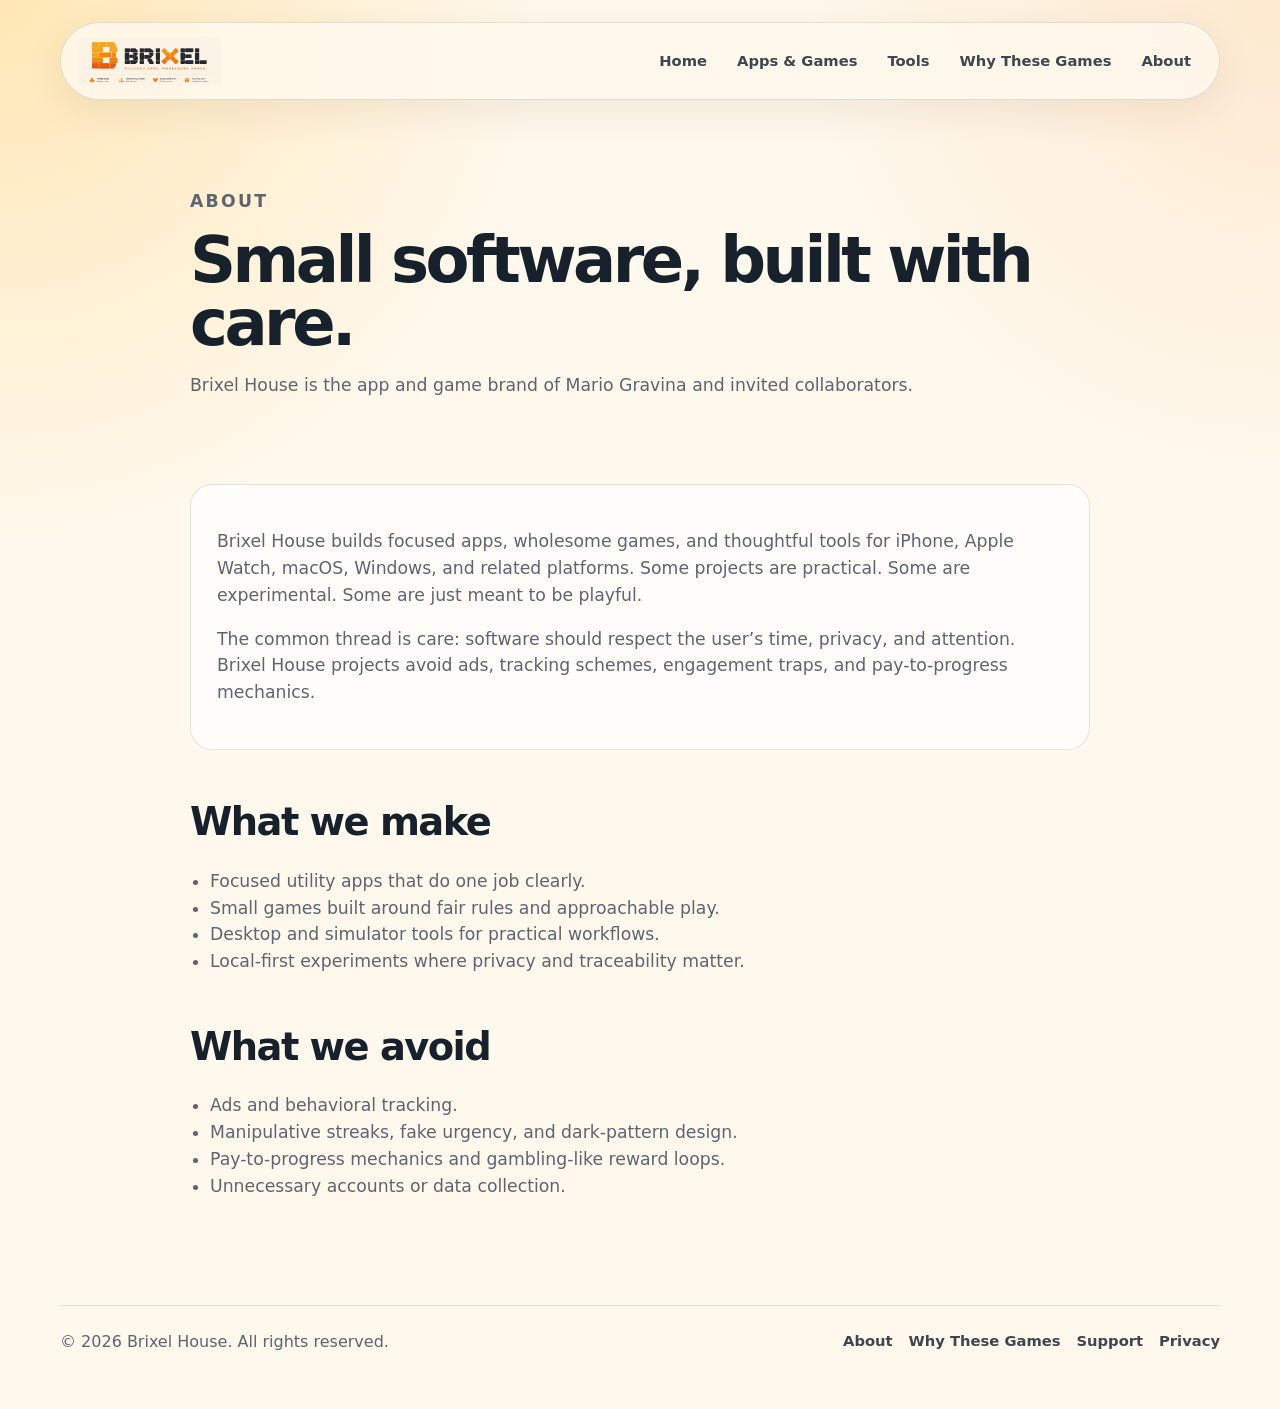
==== about.html @ 7b23228d "Add about.html with company information and values" ====
<!doctype html>
<html lang="en">
<head>
  <meta charset="utf-8">
  <meta name="viewport" content="width=device-width, initial-scale=1">
  <title>About | Brixel House</title>
  <meta name="description" content="About Brixel House, an independent app and game brand led by Mario Gravina.">
  <link rel="stylesheet" href="css/style.css">
</head>

<body>
  <header class="site-header">
    <a class="brand-link" href="index.html" aria-label="Brixel House home">
      <img src="assets/brixel-main-logo.png" alt="Brixel House" class="brand-mark">
    </a>

    <nav class="site-nav" aria-label="Main navigation">
      <a href="index.html">Home</a>
      <a href="index.html#apps">Apps & Games</a>
      <a href="index.html#tools">Tools</a>
      <a href="why-games-like-these.html">Why These Games</a>
      <a href="about.html">About</a>
    </nav>
  </header>

  <main class="page-main">
    <section class="page-hero">
      <p class="eyebrow">About</p>
      <h1>Small software, built with care.</h1>
      <p>
        Brixel House is the app and game brand of Mario Gravina and invited collaborators.
      </p>
    </section>

    <section class="page-content">
      <div class="page-card">
        <p>
          Brixel House builds focused apps, wholesome games, and thoughtful tools for iPhone,
          Apple Watch, macOS, Windows, and related platforms. Some projects are practical.
          Some are experimental. Some are just meant to be playful.
        </p>

        <p>
          The common thread is care: software should respect the user’s time, privacy,
          and attention. Brixel House projects avoid ads, tracking schemes, engagement traps,
          and pay-to-progress mechanics.
        </p>
      </div>

      <h2>What we make</h2>
      <ul>
        <li>Focused utility apps that do one job clearly.</li>
        <li>Small games built around fair rules and approachable play.</li>
        <li>Desktop and simulator tools for practical workflows.</li>
        <li>Local-first experiments where privacy and traceability matter.</li>
      </ul>

      <h2>What we avoid</h2>
      <ul>
        <li>Ads and behavioral tracking.</li>
        <li>Manipulative streaks, fake urgency, and dark-pattern design.</li>
        <li>Pay-to-progress mechanics and gambling-like reward loops.</li>
        <li>Unnecessary accounts or data collection.</li>
      </ul>
    </section>
  </main>

  <footer class="site-footer">
    <p>&copy; 2026 Brixel House. All rights reserved.</p>
    <nav aria-label="Footer navigation">
      <a href="about.html">About</a>
      <a href="why-games-like-these.html">Why These Games</a>
      <a href="support.html">Support</a>
      <a href="privacy.html">Privacy</a>
    </nav>
  </footer>
</body>
</html>
---- css/style.css ----
:root {
  --bg: #fff8ec;
  --bg-soft: #fff1d6;
  --panel: #ffffff;
  --panel-warm: #fff6e6;
  --ink: #17212b;
  --muted: #5f6570;
  --muted-strong: #3e4650;
  --honey: #f5a400;
  --honey-deep: #ef7f00;
  --honey-soft: #ffd67a;
  --line: rgba(23, 33, 43, 0.12);
  --shadow: 0 22px 70px rgba(70, 42, 4, 0.15);
  --radius-lg: 32px;
  --radius-md: 22px;
  --radius-sm: 14px;
  --max: 1160px;
}

* {
  box-sizing: border-box;
}

html {
  scroll-behavior: smooth;
}

body {
  margin: 0;
  font-family: Inter, ui-sans-serif, system-ui, -apple-system, BlinkMacSystemFont, "Segoe UI", sans-serif;
  color: var(--ink);
  background:
    radial-gradient(circle at top left, rgba(255, 208, 104, 0.42), transparent 34rem),
    radial-gradient(circle at top right, rgba(239, 127, 0, 0.12), transparent 30rem),
    var(--bg);
  line-height: 1.55;
}

img {
  max-width: 100%;
  display: block;
}

a {
  color: inherit;
}

.site-header {
  width: min(var(--max), calc(100% - 32px));
  margin: 22px auto 0;
  padding: 14px 16px;
  border: 1px solid var(--line);
  border-radius: 999px;
  background: rgba(255, 248, 236, 0.84);
  backdrop-filter: blur(18px);
  display: flex;
  align-items: center;
  justify-content: space-between;
  gap: 18px;
  position: sticky;
  top: 14px;
  z-index: 20;
  box-shadow: 0 12px 40px rgba(70, 42, 4, 0.08);
}

.brand-link {
  display: inline-flex;
  align-items: center;
  text-decoration: none;
}

.brand-mark {
  width: 144px;
  height: auto;
}

.site-nav {
  display: flex;
  align-items: center;
  gap: 6px;
  flex-wrap: wrap;
  justify-content: flex-end;
}

.site-nav a,
.site-footer a {
  text-decoration: none;
  color: var(--muted-strong);
  font-weight: 700;
  font-size: 0.92rem;
}

.site-nav a {
  padding: 9px 12px;
  border-radius: 999px;
}

.site-nav a:hover {
  background: rgba(245, 164, 0, 0.14);
  color: var(--ink);
}

.section {
  width: min(var(--max), calc(100% - 32px));
  margin: 0 auto;
  padding: 76px 0;
}

.hero {
  min-height: 76vh;
  display: grid;
  grid-template-columns: minmax(0, 1.08fr) minmax(320px, 0.72fr);
  gap: 36px;
  align-items: center;
}

.hero-copy h1,
.section-heading h2,
.philosophy-preview h2,
.page-hero h1 {
  margin: 0;
  letter-spacing: -0.055em;
  line-height: 0.98;
}

.hero-copy h1 {
  max-width: 850px;
  font-size: clamp(3.1rem, 8vw, 7.1rem);
}

.intro {
  max-width: 720px;
  font-size: clamp(1.05rem, 2vw, 1.35rem);
  color: var(--muted);
  margin: 26px 0 0;
}

.eyebrow {
  margin: 0 0 14px;
  color: var(--honey-deep);
  text-transform: uppercase;
  letter-spacing: 0.13em;
  font-weight: 900;
  font-size: 0.78rem;
}

.hero-actions,
.card-actions {
  display: flex;
  gap: 12px;
  flex-wrap: wrap;
  margin-top: 28px;
}

.button {
  display: inline-flex;
  align-items: center;
  justify-content: center;
  min-height: 46px;
  padding: 12px 18px;
  border-radius: 999px;
  text-decoration: none;
  font-weight: 900;
  border: 1px solid transparent;
}

.button.primary {
  background: linear-gradient(135deg, var(--honey), var(--honey-deep));
  color: #211300;
  box-shadow: 0 14px 34px rgba(239, 127, 0, 0.22);
}

.button.secondary {
  background: rgba(255, 255, 255, 0.74);
  border-color: var(--line);
  color: var(--ink);
}

.hero-panel {
  border-radius: var(--radius-lg);
  padding: 24px;
  background:
    linear-gradient(145deg, rgba(255, 255, 255, 0.82), rgba(255, 241, 214, 0.88));
  border: 1px solid rgba(245, 164, 0, 0.22);
  box-shadow: var(--shadow);
}

.platform-strip {
  display: grid;
  gap: 14px;
}

.platform-chip {
  display: flex;
  align-items: center;
  gap: 14px;
  padding: 14px;
  border: 1px solid var(--line);
  border-radius: 22px;
  background: rgba(255, 255, 255, 0.68);
  font-weight: 900;
}

.platform-chip img {
  width: 56px;
  height: 56px;
  border-radius: 16px;
  box-shadow: 0 8px 24px rgba(70, 42, 4, 0.16);
}

.hero-panel p {
  margin: 18px 4px 0;
  color: var(--muted);
}

.section-heading {
  max-width: 790px;
  margin-bottom: 32px;
}

.section-heading h2,
.philosophy-preview h2,
.page-hero h1 {
  font-size: clamp(2.35rem, 5vw, 4.8rem);
}

.section-heading p,
.philosophy-preview p,
.page-hero p,
.page-content p,
.page-content li {
  color: var(--muted);
  font-size: 1.08rem;
}

.feature-section {
  padding-top: 24px;
}

.featured-app {
  display: grid;
  grid-template-columns: minmax(260px, 0.45fr) minmax(0, 0.55fr);
  gap: 34px;
  align-items: center;
  padding: 24px;
  border-radius: var(--radius-lg);
  background: rgba(255, 255, 255, 0.62);
  border: 1px solid var(--line);
  box-shadow: var(--shadow);
}

.featured-image-wrap {
  max-width: 420px;
}

.project-image {
  width: 100%;
  border-radius: 26px;
  box-shadow: 0 18px 50px rgba(70, 42, 4, 0.18);
}

.featured-copy h3,
.project-card h3 {
  margin: 12px 0 8px;
  line-height: 1.03;
  letter-spacing: -0.035em;
}

.featured-copy h3 {
  font-size: clamp(2rem, 4vw, 4rem);
}

.featured-copy p,
.project-card p {
  color: var(--muted);
}

.status-pill {
  display: inline-flex;
  width: fit-content;
  margin: 0;
  padding: 7px 11px;
  border-radius: 999px;
  background: rgba(245, 164, 0, 0.16);
  color: #915000;
  font-size: 0.78rem;
  text-transform: uppercase;
  letter-spacing: 0.08em;
  font-weight: 900;
}

.project-grid {
  display: grid;
  grid-template-columns: repeat(4, minmax(0, 1fr));
  gap: 22px;
}

.project-grid.three-up {
  grid-template-columns: repeat(3, minmax(0, 1fr));
}

.project-card {
  display: flex;
  flex-direction: column;
  gap: 18px;
  padding: 14px;
  border-radius: var(--radius-lg);
  background: rgba(255, 255, 255, 0.62);
  border: 1px solid var(--line);
  box-shadow: 0 14px 46px rgba(70, 42, 4, 0.11);
}

.project-card-copy {
  padding: 0 6px 8px;
}

.project-card h3 {
  font-size: 1.45rem;
}

.project-card p {
  margin: 0;
  font-size: 0.98rem;
}

.alt-section {
  width: 100%;
  max-width: none;
  padding-left: max(16px, calc((100% - var(--max)) / 2));
  padding-right: max(16px, calc((100% - var(--max)) / 2));
  background:
    linear-gradient(180deg, rgba(255, 241, 214, 0.55), rgba(255, 248, 236, 0));
}

.philosophy-preview {
  display: grid;
  grid-template-columns: minmax(0, 1fr) auto;
  gap: 28px;
  align-items: center;
  margin-bottom: 30px;
  padding: 40px;
  border-radius: var(--radius-lg);
  background: #1b1b19;
  color: #fff8ec;
  box-shadow: var(--shadow);
}

.philosophy-preview h2 {
  color: #fff8ec;
}

.philosophy-preview p {
  max-width: 760px;
  color: rgba(255, 248, 236, 0.76);
}

/* Interior pages */

.page-main {
  width: min(900px, calc(100% - 32px));
  margin: 0 auto;
}

.page-hero {
  padding: 88px 0 44px;
}

.page-content {
  padding-bottom: 90px;
}

.page-content h2 {
  margin: 42px 0 12px;
  font-size: clamp(1.8rem, 3vw, 2.8rem);
  letter-spacing: -0.04em;
}

.page-content ul {
  padding-left: 1.25rem;
}

.page-card {
  margin: 24px 0;
  padding: 26px;
  border-radius: var(--radius-md);
  background: rgba(255, 255, 255, 0.68);
  border: 1px solid var(--line);
}

.site-footer {
  width: min(var(--max), calc(100% - 32px));
  margin: 0 auto 30px;
  padding: 24px 0;
  border-top: 1px solid var(--line);
  display: flex;
  justify-content: space-between;
  gap: 18px;
  flex-wrap: wrap;
  color: var(--muted);
}

.site-footer p {
  margin: 0;
}

.site-footer nav {
  display: flex;
  gap: 16px;
  flex-wrap: wrap;
}

@media (max-width: 980px) {
  .site-header {
    align-items: flex-start;
    border-radius: 26px;
    flex-direction: column;
  }

  .site-nav {
    justify-content: flex-start;
  }

  .hero {
    grid-template-columns: 1fr;
    min-height: auto;
    padding-top: 58px;
  }

  .featured-app {
    grid-template-columns: 1fr;
  }

  .project-grid,
  .project-grid.three-up {
    grid-template-columns: repeat(2, minmax(0, 1fr));
  }

  .philosophy-preview {
    grid-template-columns: 1fr;
  }
}

@media (max-width: 640px) {
  .brand-mark {
    width: 128px;
  }

  .site-nav a {
    font-size: 0.85rem;
    padding: 8px 9px;
  }

  .section {
    padding: 56px 0;
  }

  .hero-copy h1 {
    font-size: clamp(2.75rem, 16vw, 4.6rem);
  }

  .project-grid,
  .project-grid.three-up {
    grid-template-columns: 1fr;
  }

  .featured-app,
  .philosophy-preview {
    padding: 18px;
  }

  .project-card {
    border-radius: 24px;
  }

  .site-footer {
    flex-direction: column;
  }
}
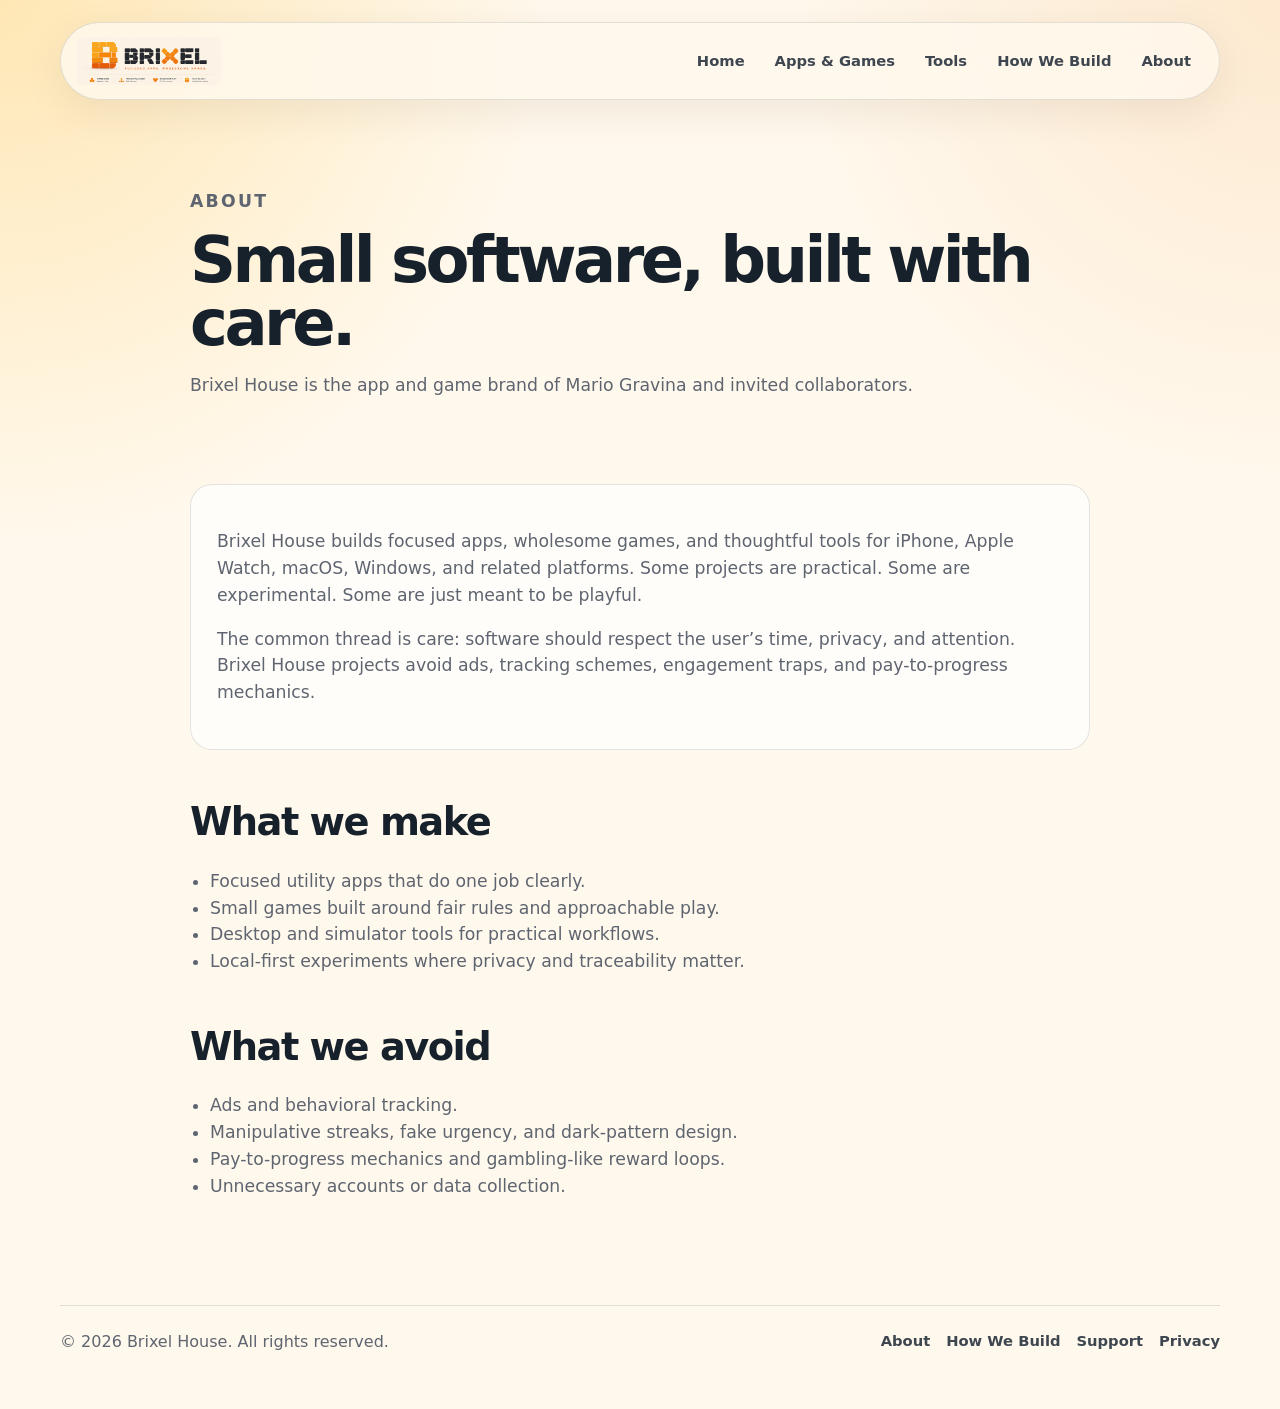
==== commit 672f0c93: "Replace 'Why These Games' with 'How We Build' links" ====
--- a/about.html
+++ b/about.html
@@ -18,7 +18,7 @@
       <a href="index.html">Home</a>
       <a href="index.html#apps">Apps & Games</a>
       <a href="index.html#tools">Tools</a>
-      <a href="why-games-like-these.html">Why These Games</a>
+      <a href="how-we-build.html">How We Build</a>
       <a href="about.html">About</a>
     </nav>
   </header>
@@ -69,7 +69,7 @@
     <p>&copy; 2026 Brixel House. All rights reserved.</p>
     <nav aria-label="Footer navigation">
       <a href="about.html">About</a>
-      <a href="why-games-like-these.html">Why These Games</a>
+      <a href="how-we-build.html">How We Build</a>
       <a href="support.html">Support</a>
       <a href="privacy.html">Privacy</a>
     </nav>
